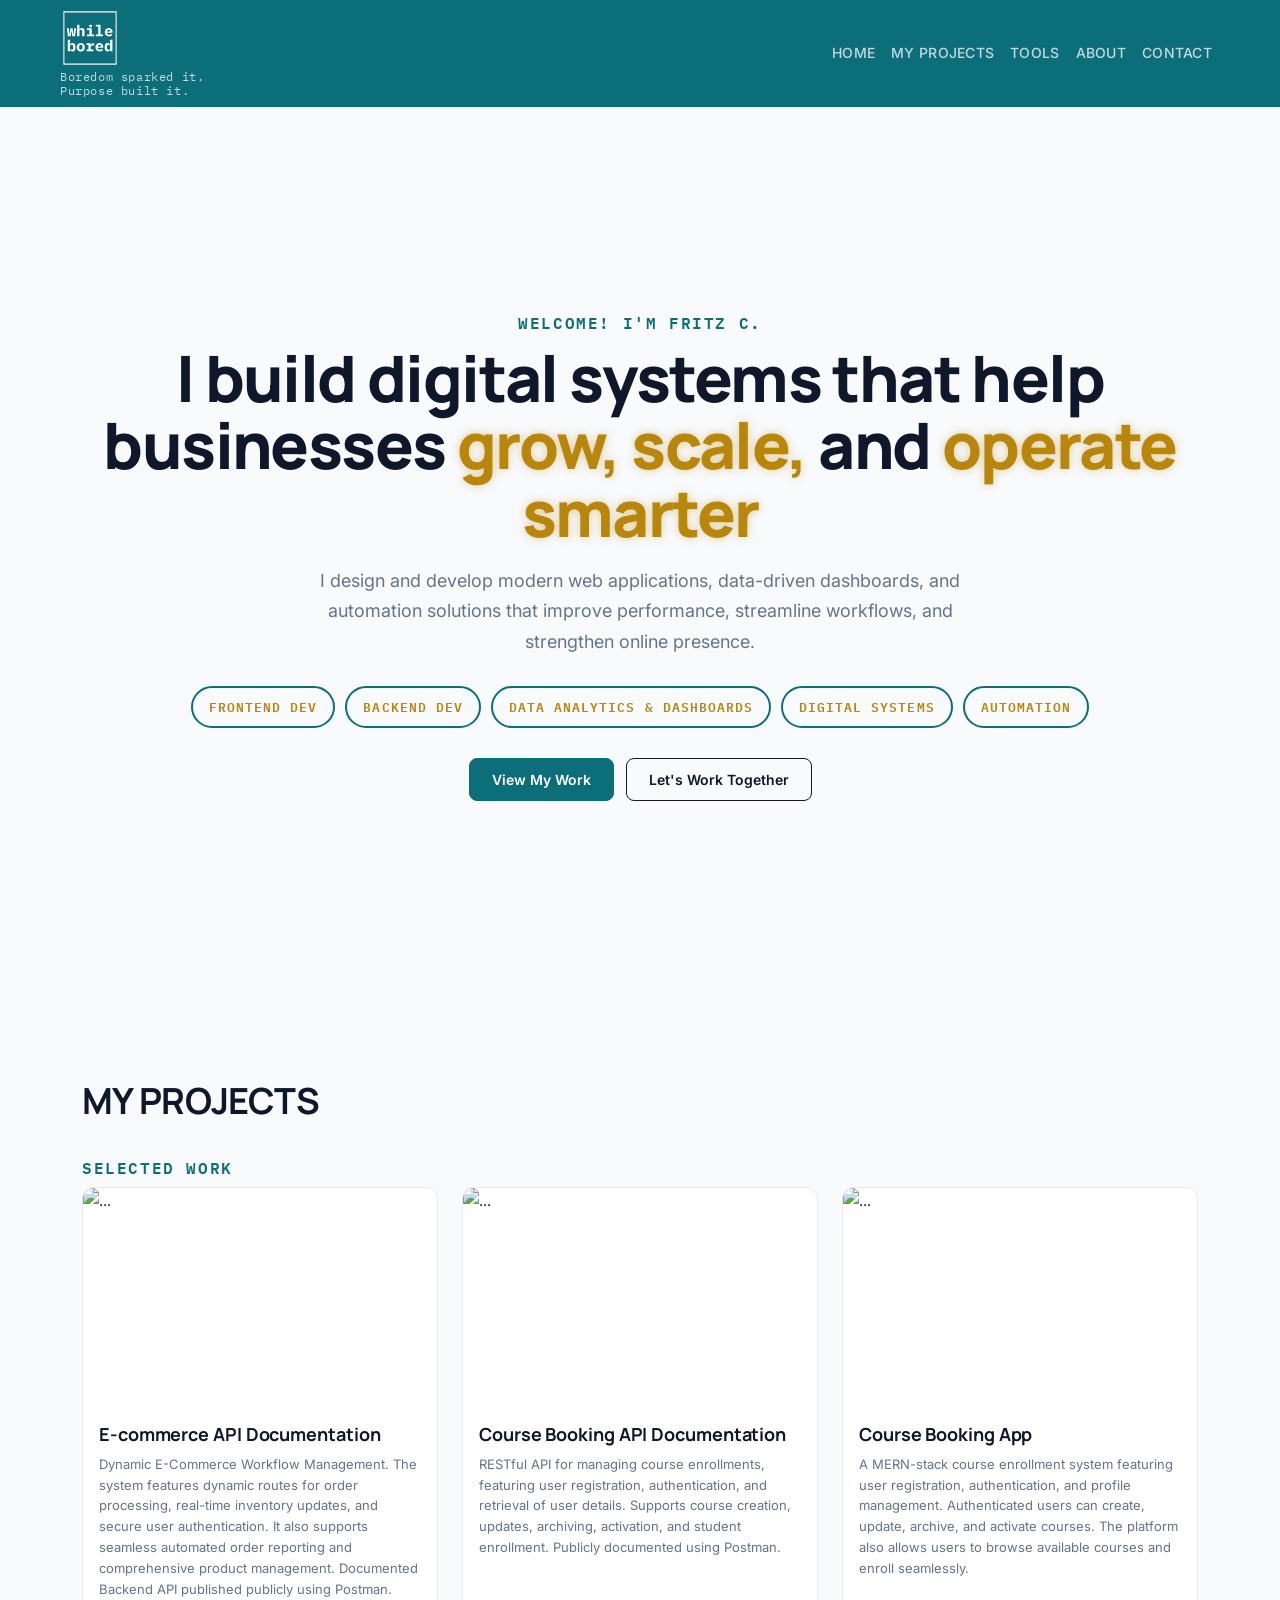
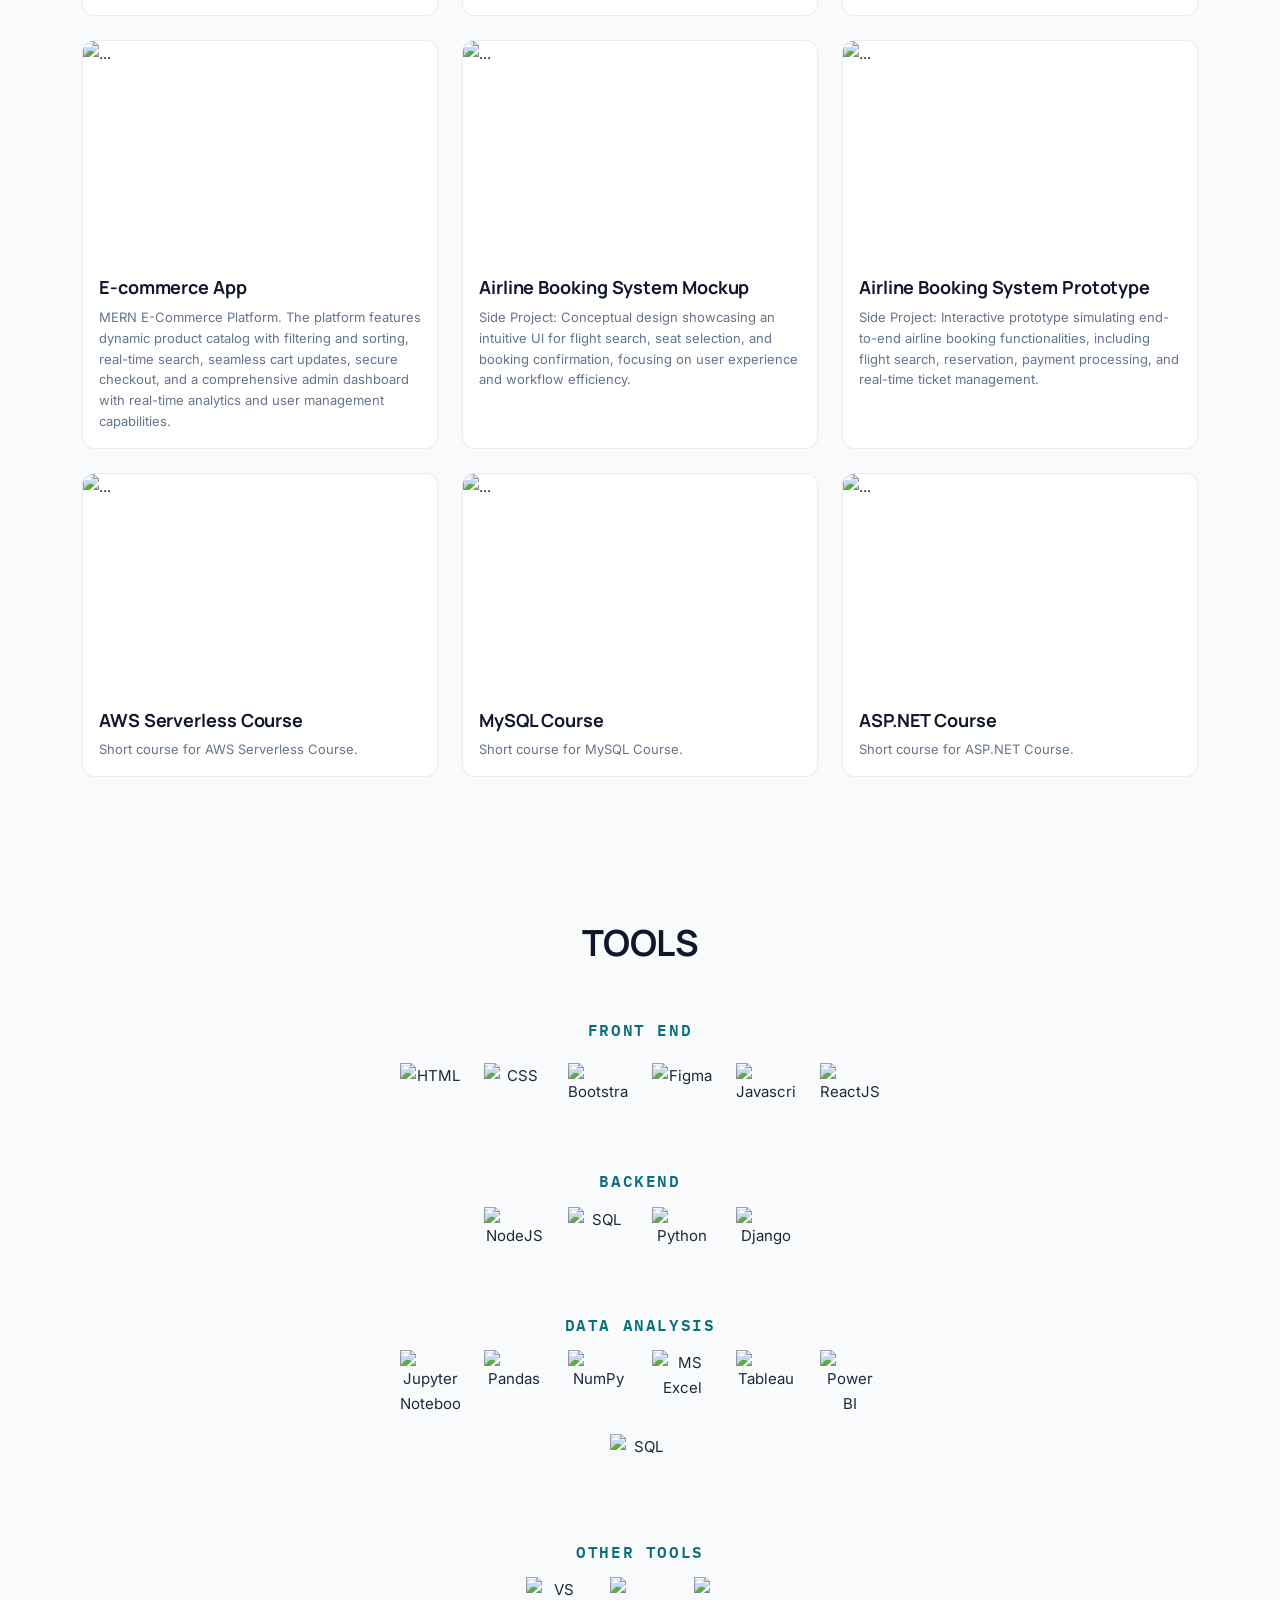
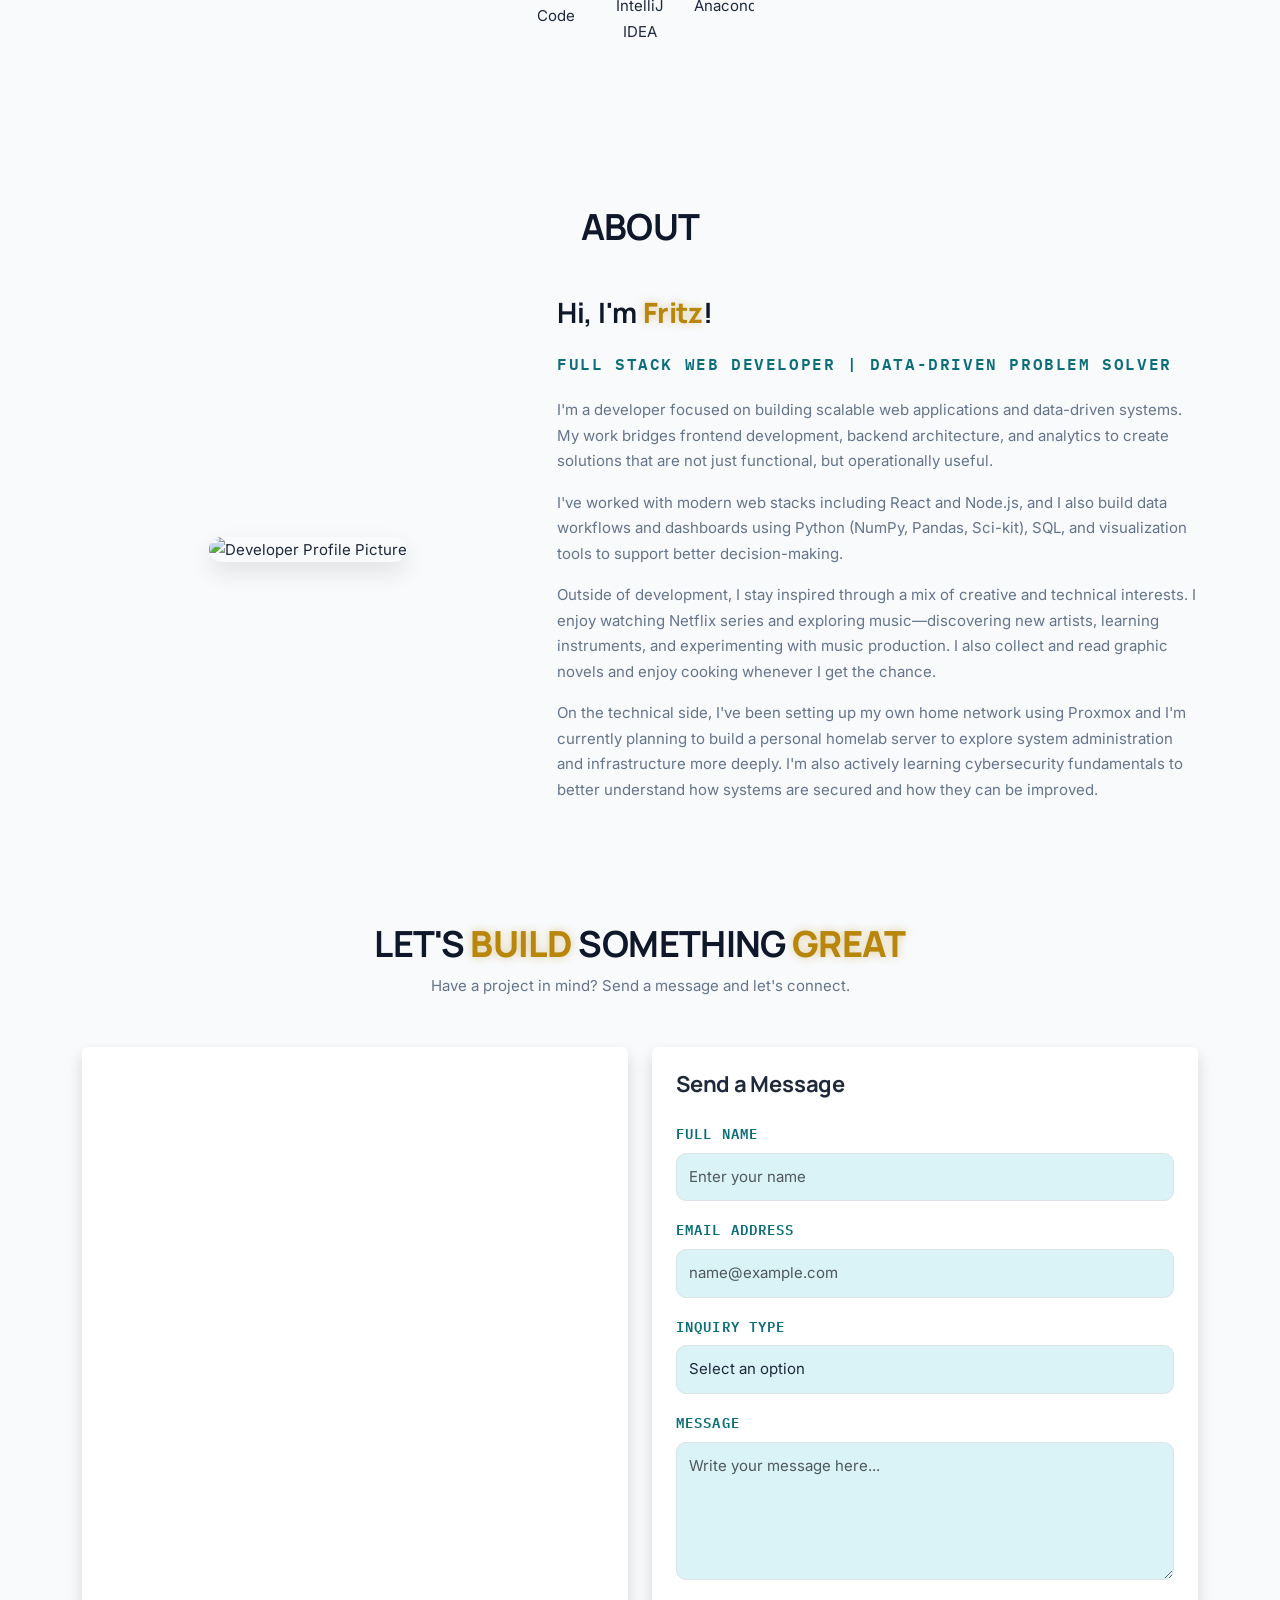
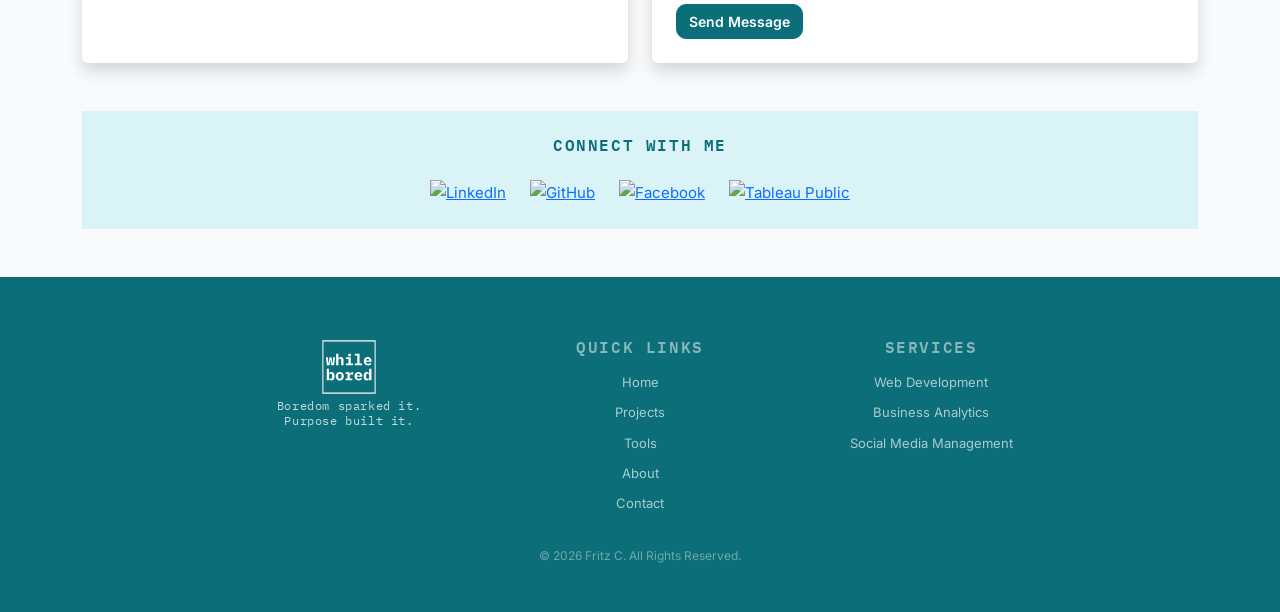
==== index.html @ 3af9db98 "initial commit" ====
<!DOCTYPE html>
<html lang="en">
<head>
    <meta charset="UTF-8">
    <meta name="viewport" content="width=device-width, initial-scale=1.0">

    <!-- Bootstrap CSS -->
    <link href="https://cdn.jsdelivr.net/npm/bootstrap@5.3.3/dist/css/bootstrap.min.css" rel="stylesheet">

    <!-- Custom CSS -->
    <link rel="stylesheet" href="./index.css">

    <!-- Google Fonts -->
    <link rel="preconnect" href="https://fonts.googleapis.com">
    <link rel="preconnect" href="https://fonts.gstatic.com" crossorigin>
    <link href="https://fonts.googleapis.com/css2?family=IBM+Plex+Mono:ital,wght@0,400;0,600;0,700;1,400&family=Manrope:wght@400;600;700;800&family=Inter:wght@400;500;600&display=swap" rel="stylesheet">

    <title>while bored | fritz c portfolio</title>
</head>
<body>

    <!--NAVBAR START -->
    <nav class="navbar navbar-expand-lg py-2">
        <div class="container-fluid">

            <div class="brand-wrapper ms-3 ms-lg-5">
                <img id="logo" src="./images/while bored logo/4.svg" alt="While Bored Logo">
                <div class="brand-tagline">
                    <span>Boredom sparked it.</span>
                    <span>Purpose built it.</span>
                </div>
            </div>

            <button class="navbar-toggler" type="button" data-bs-toggle="collapse" data-bs-target="#navbarNav" aria-controls="navbarNav" aria-expanded="false" aria-label="Toggle navigation">
            <span class="navbar-toggler-icon"></span>
            </button>
            <div class="collapse navbar-collapse" id="navbarNav">
            <ul class="navbar-nav ms-auto pe-5">
                <li class="nav-item">
                <a class="nav-link" aria-current="page" href="#landing">HOME</a>
                </li>
                <li class="nav-item">
                <a class="nav-link" href="#projects">MY PROJECTS</a>
                </li>
                <li class="nav-item">
                <a class="nav-link" href="#tools">TOOLS</a>
                </li>
                <li class="nav-item">
                <a class="nav-link" href="#about">ABOUT</a>
                </li>
                <li class="nav-item">
                <a class="nav-link" href="#contact">CONTACT</a>
                </li>
            </ul>
            </div>
        </div>
    </nav>
    <!-- NAVBAR END -->

    <!-- LANDING START -->
    <section id="landing">
        <div class="container">

            <div class="row align-items-center min-vh-100">

                <!-- Main Content -->
                <div class="col-12 landing-text text-center">
                    <h2 class="landing-subtitle">Welcome! I'm Fritz C.</h2>
                    <h1 class="landing-title">
                        I build digital systems that help businesses <span class="highlight-word">grow, scale,</span> and <span class="highlight-word">operate smarter</span>
                    </h1>

                    <p class="landing-description">
                        I design and develop modern web applications, data-driven dashboards, and automation solutions that improve performance, streamline workflows, and strengthen online presence.
                    </p>

                    <!-- Core Services -->
                    <div class="landing-services">
                        <div class="service-pill">
                            Frontend Dev
                        </div>
                        <div class="service-pill">
                            Backend Dev
                        </div>

                        <div class="service-pill">
                            Data Analytics & Dashboards
                        </div>

                        <div class="service-pill">
                            Digital Systems
                        </div>
                        <div class="service-pill">
                            Automation
                        </div>
                    </div>

                    <!-- CTA Buttons -->
                    <div class="landing-buttons justify-content-center">

                        <a href="#projects" class="btn btn-dark">
                            View My Work
                        </a>

                        <a href="#contact" class="btn btn-outline-dark">
                            Let's Work Together
                        </a>

                    </div>

                </div>

            </div>

        </div>
    </section>
    <!-- LANDING END -->

    <!-- MY PROJECTS START -->
    <section id="projects">
        <div class="container">
            <header>
                <h3 class="pb-4">MY PROJECTS</h3>
            </header>
            <div class="row row-cols-1 row-cols-md-3 g-4">
                <div class="col d-flex">
                    <div class="card h-100 w-100">
                    <img src="https://encrypted-tbn0.gstatic.com/images?q=tbn:ANd9GcRJFvN-22oIeJVzDMCAavx2UlHCbLuMGvMmjg&s" class="card-img-top" alt="...">
                    <div class="card-body">
                        <h5 class="card-title">E-commerce API Documentation</h5>
                        <p class="card-text">
                            Dynamic E-Commerce Workflow Management. The system features dynamic routes for order processing, real-time inventory updates, and secure user authentication. It also supports seamless automated order reporting and comprehensive product management. Documented Backend API published publicly using Postman.
                        </p>
                    </div>
                    </div>
                </div>
                <div class="col d-flex">
                    <div class="card h-100 w-100">
                    <img src="https://www.pass-consulting.com/fileadmin/img/pc/1_branchen/travel/travel-web-api/_ce/pass-travel-api-mobile.png" class="card-img-top" alt="...">
                    <div class="card-body">
                        <h5 class="card-title">Course Booking API Documentation</h5>
                        <p class="card-text">
                            RESTful API for managing course enrollments, featuring user registration, authentication, and retrieval of user details. Supports course creation, updates, archiving, activation, and student enrollment. Publicly documented using Postman.
                        </p>
                    </div>
                    </div>
                </div>
                <div class="col d-flex">
                    <div class="card h-100 w-100">
                    <img src="https://simplybook.me/build/images/trial-section/sport.37a43f7c.png" class="card-img-top" alt="...">
                    <div class="card-body">
                        <h5 class="card-title">Course Booking App</h5>
                        <p class="card-text">
                            A MERN-stack course enrollment system featuring user registration, authentication, and profile management. Authenticated users can create, update, archive, and activate courses. The platform also allows users to browse available courses and enroll seamlessly.
                        </p>
                    </div>
                    </div>
                </div>
                <div class="col d-flex">
                    <div class="card h-100 w-100">
                    <img src="https://encrypted-tbn0.gstatic.com/images?q=tbn:ANd9GcQrAkdGUzfRAJUnI-eLOF4UvEChiGw1GIdFsg&s" class="card-img-top" alt="...">
                    <div class="card-body">
                        <h5 class="card-title">E-commerce App</h5>
                        <p class="card-text">
                            MERN E-Commerce Platform. The platform features dynamic product catalog with filtering and sorting, real-time search, seamless cart updates, secure checkout, and a comprehensive admin dashboard with real-time analytics and user management capabilities.
                        </p>
                    </div>
                    </div>
                </div>
                <div class="col d-flex">
                    <div class="card h-100 w-100">
                    <img src="https://uizard.io/static/d82a10bf39caa5e34ad1d57cbbd03939/a8e47/ed1accfd0b959c32106122282df00f4fca048340-1440x835.png" class="card-img-top" alt="...">
                    <div class="card-body">
                        <h5 class="card-title">Airline Booking System Mockup</h5>
                        <p class="card-text">
                            Side Project: Conceptual design showcasing an intuitive Ul for flight search, seat selection, and booking confirmation, focusing on user experience and workflow efficiency.
                        </p>
                    </div>
                    </div>
                </div>
                <div class="col d-flex">
                    <div class="card h-100 w-100">
                    <img src="https://encrypted-tbn0.gstatic.com/images?q=tbn:ANd9GcTovesrOQ6lfO57GF06NKG6_yJtfI6PVsfQJA&s" class="card-img-top" alt="...">
                    <div class="card-body">
                        <h5 class="card-title">Airline Booking System Prototype</h5>
                        <p class="card-text">
                            Side Project: Interactive prototype simulating end-to-end airline booking functionalities, including flight search, reservation, payment processing, and real-time ticket management.
                        </p>
                    </div>
                    </div>
                </div>
                <div class="col d-flex">
                    <div class="card h-100 w-100">
                    <img src="https://encrypted-tbn0.gstatic.com/images?q=tbn:ANd9GcQHGUXuqfLoCJMkgBo5o30FxddlZkMs7IeEoA&s" class="card-img-top" alt="...">
                    <div class="card-body">
                        <h5 class="card-title">AWS Serverless Course</h5>
                        <p class="card-text">
                            Short course for AWS Serverless Course.
                        </p>
                    </div>
                    </div>
                </div>
                <div class="col d-flex">
                    <div class="card h-100 w-100">
                    <img src="https://encrypted-tbn0.gstatic.com/images?q=tbn:ANd9GcQDLv34_E4QUAtd4JH110MPd0DHCxVUUZjKnQ&s" class="card-img-top" alt="...">
                    <div class="card-body">
                        <h5 class="card-title">MySQL Course</h5>
                        <p class="card-text">
                            Short course for MySQL Course.
                        </p>
                    </div>
                    </div>
                </div>
                <div class="col d-flex">
                    <div class="card h-100 w-100">
                    <img src="https://encrypted-tbn0.gstatic.com/images?q=tbn:ANd9GcT9Ddrcokp5KOkFQrH8onPsHB57moh-SlzJvA&s" class="card-img-top" alt="...">
                    <div class="card-body">
                        <h5 class="card-title">ASP.NET Course</h5>
                        <p class="card-text">
                            Short course for ASP.NET Course.
                        </p>
                    </div>
                    </div>
                </div>
            </div>

        </div>
    </section>
    <!-- MY PROJECTS END -->

    <!-- TOOLS START -->
    <section id="tools">
        <div class="container">
            <header>
                <h3 class="text-center pb-5">TOOLS</h3>
            </header>

            <!-- Front End -->
            <div class="row justify-content-center pb-5">
                <header>
                    <h4 class="text-center pb-2">Front End</h4>
                </header>

                <div class="col-12 col-lg-6 text-center">
                    <div class="d-flex justify-content-center gap-4 flex-wrap">

                        <img src="https://cdn.jsdelivr.net/gh/devicons/devicon/icons/html5/html5-original.svg" class="tool-logo" alt="HTML">
                        <img src="https://cdn.jsdelivr.net/gh/devicons/devicon/icons/css3/css3-original.svg" class="tool-logo" alt="CSS">
                        <img src="https://cdn.jsdelivr.net/gh/devicons/devicon/icons/bootstrap/bootstrap-original.svg" class="tool-logo" alt="Bootstrap">
                        <img src="https://cdn.jsdelivr.net/gh/devicons/devicon/icons/figma/figma-original.svg" class="tool-logo" alt="Figma">
                        <img src="https://cdn.jsdelivr.net/gh/devicons/devicon/icons/javascript/javascript-original.svg" class="tool-logo" alt="Javascript">
                        <img src="https://cdn.jsdelivr.net/gh/devicons/devicon/icons/react/react-original.svg" class="tool-logo" alt="ReactJS">
                        

                    </div>
                </div>
            </div>

            <!-- Back End -->
            <div class="row justify-content-center pb-5">
                <header>
                    <h4 class="text-center">BACKEND</h4>
                </header>

                <div class="col-12 col-lg-6 text-center">
                    <div class="d-flex justify-content-center gap-4 flex-wrap">

                        <img src="https://cdn.jsdelivr.net/gh/devicons/devicon/icons/nodejs/nodejs-original.svg" class="tool-logo" alt="NodeJS">
                        <img src="https://www.svgrepo.com/show/331760/sql-database-generic.svg" class="tool-logo" alt="SQL">
                        <img src="https://upload.wikimedia.org/wikipedia/commons/thumb/c/c3/Python-logo-notext.svg/960px-Python-logo-notext.svg.png" class="tool-logo" alt="Python">                        
                        <img src="https://cdn.jsdelivr.net/gh/devicons/devicon/icons/django/django-plain.svg" class="tool-logo" alt="Django">
                        
                    </div>
                </div>
            </div>


            <!-- Data Analysis -->
            <div class="row justify-content-center pb-5">
                <header>
                    <h4 class="text-center">Data Analysis</h4>
                </header>

                <div class="col-12 col-lg-6 text-center">
                    <div class="d-flex justify-content-center gap-4 flex-wrap">
                        
                        <img src="https://cdn.jsdelivr.net/gh/devicons/devicon/icons/jupyter/jupyter-original.svg" class="tool-logo" alt="Jupyter Notebook">
                        <img src="https://img.icons8.com/color/600/pandas.png" class="tool-logo" alt="Pandas">
                        <img src="https://www.svgrepo.com/show/373938/numpy.svg" class="tool-logo" alt="NumPy">
            
                        <img src="https://upload.wikimedia.org/wikipedia/commons/thumb/e/e3/Microsoft_Office_Excel_%282019%E2%80%932025%29.svg/960px-Microsoft_Office_Excel_%282019%E2%80%932025%29.svg.png?_=20190925171014" class="tool-logo" alt="MS Excel">
                        <img src="https://assets.streamlinehq.com/image/private/w_300,h_300,ar_1/f_auto/v1/icons/4/tableau-icon-kvbk3ai0kvcv4a07kzukwn.png/tableau-icon-5i9fovyeput43a9lbxxx.png?_a=DATAiZAAZAA0" class="tool-logo" alt="Tableau">
                        <img src="https://upload.wikimedia.org/wikipedia/commons/thumb/c/cf/New_Power_BI_Logo.svg/960px-New_Power_BI_Logo.svg.png?_=20210102182532" class="tool-logo" alt="Power BI">

                        <img src="https://www.svgrepo.com/show/331760/sql-database-generic.svg" class="tool-logo" alt="SQL">

                    </div>
                </div>
            </div>


            <!-- Other Tools -->
            <div class="row justify-content-center pb-4">
                <header>
                    <h4 class="text-center">Other Tools</h4>
                </header>

                <div class="col-12 col-lg-6 text-center">
                    <div class="d-flex justify-content-center gap-4 flex-wrap">
                        
                        <img src="https://cdn.jsdelivr.net/gh/devicons/devicon/icons/vscode/vscode-original.svg" class="tool-logo" alt="VS Code">

                        <img src="https://upload.wikimedia.org/wikipedia/commons/thumb/9/9c/IntelliJ_IDEA_Icon.svg/500px-IntelliJ_IDEA_Icon.svg.png" class="tool-logo" alt="IntelliJ IDEA">

                        <img src="https://encrypted-tbn0.gstatic.com/images?q=tbn:ANd9GcRU7KLdKDIj97taUFQ1VRSbc5MF8vFB3f-4lw&s" class="tool-logo" alt="Anaconda">

                    </div>
                </div>
            </div>

        </div>
    </section>
    <!-- TOOLS END -->

    <!-- ABOUT START -->
    <section id="about">
        <div class="container">

            <!-- Header -->
            <header class="text-center mb-5">
                <h3>ABOUT</h3>
            </header>

            <!-- Two Columns -->
            <div class="row align-items-center g-4">

                <!-- Left: Profile Image -->
                <div class="col-12 col-lg-5 text-center">
                    <img src="https://thewisdomdaily.com/wp-content/uploads/2016/06/ca4655b4eff2a0fec54eb826e85256e4.jpg"
                        alt="Developer Profile Picture"
                        class="about-img">
                </div>

                <!-- Right: Description -->
                <div class="col-12 col-lg-7">
                    <div class="about-content">

                        <h4 class="about-title">
                            Hi, I'm <span class="highlight-word">Fritz</span>!
                        </h4>
                        <h5 class="job-title">
                            Full Stack Web Developer | Data-Driven Problem Solver
                        </h5>


                        <p>
                            I'm a developer focused on building scalable web applications and data-driven systems. My work bridges frontend development, backend architecture, and analytics to create solutions that are not just functional, but operationally useful.
                        </p>

                        <p>
                            I've worked with modern web stacks including React and Node.js, and I also build data workflows and dashboards using Python (NumPy, Pandas, Sci-kit), SQL, and visualization tools to support better decision-making.
                        </p>

                        <p>
                            Outside of development, I stay inspired through a mix of creative and technical interests. I enjoy watching Netflix series and exploring music—discovering new artists, learning instruments, and experimenting with music production. I also collect and read graphic novels and enjoy cooking whenever I get the chance.
                        </p>

                        <p>
                            On the technical side, I've been setting up my own home network using Proxmox and I'm currently planning to build a personal homelab server to explore system administration and infrastructure more deeply. I'm also actively learning cybersecurity fundamentals to better understand how systems are secured and how they can be improved.
                        </p>

                    </div>
                </div>

            </div>

        </div>
    </section>
    <!-- ABOUT END -->

    <!-- CONTACT START -->
    <section id="contact" class="py-5">
        <div class="container">

            <!-- Section Header -->
            <header class="text-center mb-5">
                <h3>LET'S <span class="highlight-word">BUILD</span> SOMETHING <span class="highlight-word">GREAT</span></h3>
                <p>
                    Have a project in mind? Send a message and let's connect.
                </p>
            </header>

            <!-- Contact Content -->
            <div class="row g-4">

                <!-- Google Map -->
                <div class="col-12 col-lg-6">
                    <div class="card shadow border-0 h-100 map-card">
                        <div class="card-body p-0 map-wrapper">
                            <iframe
                                src="https://maps.google.com/maps?q=Quezon%20City&t=&z=13&ie=UTF8&iwloc=&output=embed"
                                class="map-frame"
                                allowfullscreen
                                loading="lazy">
                            </iframe>
                        </div>
                    </div>
                </div>

                <!-- Contact Form -->
                <div class="col-12 col-lg-6">
                    <div class="card shadow border-0 h-100">
                        <div class="card-body contact-form">

                            <h4 class="form-title">Send a Message</h4>

                            <form>

                                <div class="mb-3">
                                    <label class="form-label">Full Name</label>
                                    <input type="text" class="form-control" placeholder="Enter your name" required>
                                </div>

                                <div class="mb-3">
                                    <label class="form-label">Email Address</label>
                                    <input type="email" class="form-control" placeholder="name@example.com" required>
                                </div>

                                <div class="mb-3">
                                    <label class="form-label">Inquiry Type</label>
                                    <select class="form-select" required>
                                        <option selected disabled>Select an option</option>
                                        <option>Web Development</option>
                                        <option>Data Analytics</option>
                                        <option>UI/UX Design</option>
                                        <option>Collaboration</option>
                                        <option>Other</option>
                                    </select>
                                </div>

                                <div class="mb-4">
                                    <label class="form-label">Message</label>
                                    <textarea class="form-control" rows="5" placeholder="Write your message here..." required></textarea>
                                </div>

                                <button type="submit" class="btn btn-dark w-40">
                                    Send Message
                                </button>

                            </form>

                        </div>
                    </div>
                </div>

            </div>

            <!-- Social Media -->
            <div class="social-row mt-5 p-4">
                <div class="col text-center">

                    <h5 class="social-title">Connect With Me</h5>

                    <div class="social-container">

                        <a href="https://www.linkedin.com/" target="_blank">
                            <img src="https://cdn.jsdelivr.net/npm/simple-icons@v11/icons/linkedin.svg"
                                alt="LinkedIn"
                                class="social-icon-img">
                        </a>

                        <a href="https://github.com/" target="_blank">
                            <img src="https://cdn.jsdelivr.net/gh/devicons/devicon/icons/github/github-original.svg"
                                alt="GitHub"
                                class="social-icon-img">
                        </a>

                        <a href="https://www.facebook.com/" target="_blank">
                            <img src="https://cdn.jsdelivr.net/gh/devicons/devicon/icons/facebook/facebook-original.svg"
                                alt="Facebook"
                                class="social-icon-img">
                        </a>

                        <a href="https://public.tableau.com/app/discover" target="_blank">
                            <img src="https://encrypted-tbn0.gstatic.com/images?q=tbn:ANd9GcTIu7sb1F3f7aCt0WfRMyjmPEplhMm2aTdKag&s"
                                alt="Tableau Public"
                                class="social-icon-img">
                        </a>

                    </div>

                </div>
            </div>

        </div>
    </section>
    <!-- CONTACT END -->

    <!-- FOOTER START -->
    <footer id="footer">
        <div class="container">

            <div class="row footer-top g-5 d-flex justify-content-center">

                <!-- Brand -->
                <div class="col-12 col-lg-3 text-center">
                    <img id="logo" src="./images/while bored logo/4.svg" alt="While Bored Logo" class="">
                    <!-- <h4 class="footer-logo">while bored</h4> -->
                    <div class="brand-tagline">
                        <span>Boredom sparked it.</span>
                        <span>Purpose built it.</span>
                    </div>
                </div>

                <!-- Quick Links -->
                <div class="col-12 col-lg-3 text-center">
                    <h5 class="footer-title">Quick Links</h5>

                    <ul class="footer-links">
                        <li><a href="#landing">Home</a></li>
                        <li><a href="#projects">Projects</a></li>
                        <li><a href="#tools">Tools</a></li>
                        <li><a href="#about">About</a></li>
                        <li><a href="#contact">Contact</a></li>
                    </ul>
                </div>

                <!-- Services -->
                <div class="col-12 col-lg-3 text-center">
                    <h5 class="footer-title">Services</h5>

                    <ul class="footer-links">
                        <li>Web Development</li>
                        <li>Business Analytics</li>
                        <li>Social Media Management</li>
                    </ul>
                </div>

            </div>

            <!-- Bottom -->
            <div class="row footer-bottom mt-4">
                <div class="col text-center">
                    <p class="copyright">
                        © 2026 Fritz C. All Rights Reserved.
                    </p>
                </div>
            </div>

        </div>
    </footer>
    <!-- FOOTER END -->

    <!-- Bootstrap JS -->
    <script src="https://cdn.jsdelivr.net/npm/bootstrap@5.3.3/dist/js/bootstrap.bundle.min.js"></script>
    
</body>
</html>
---- index.css ----
/* CSS Reset */
* {
    margin: 0;
    padding: 0;
    box-sizing: border-box;
}

/* ============================================================
   DESIGN TOKENS — Typography System v2
   ============================================================ */
:root {
    /* --- Font families --- */
    --font-logo:    'IBM Plex Mono', monospace;
    --font-heading: 'Manrope', sans-serif;
    --font-body:    'Inter', sans-serif;
    --font-label:   'IBM Plex Mono', monospace;
    --font-code:    'IBM Plex Mono', monospace;

    /* --- Responsive type scale (clamp) --- */
    --text-display-xl: clamp(32px, 6vw,  64px);
    --text-display-lg: clamp(26px, 5vw,  48px);
    --text-heading-xl: clamp(22px, 3.5vw, 36px);
    --text-heading-lg: clamp(18px, 2.8vw, 28px);
    --text-heading-md: clamp(16px, 2vw,   22px);
    --text-heading-sm: clamp(15px, 1.6vw, 18px);
    --text-body-lg:    clamp(16px, 1.5vw, 18px);
    --text-body-md:    15px;
    --text-body-sm:    13px;
    --text-body-xs:    12px;
    --text-ui-md:      14px;
    --text-ui-sm:      12px;
    --text-label-lg:   16px;
    --text-label-md:   14px;
    --text-code-md:    13px;

    /* --- Color tokens — Light mode (default) --- */ 
    --color-teal:       #0FA3B1;
    --color-deep-teal:  #0B6E79;
    --color-soft-teal:  #D9F3F6;
    --color-gold:       #B8860B;
    --color-gold-bg:    #F5E6A3;

    --color-text-h:     #0F172A;
    --color-text-body:  #1E293B;
    --color-text-muted: #64748B;
    --color-text-label: #0B6E79;
    --color-text-feat:  #B8860B;
    --color-text-link:  #0FA3B1;

    --color-bg:         #F8FAFC;
    --color-surface:    #FFFFFF;
    --color-navbar:     #0B6E79;
    --color-highlight:  #0B6E79;
    --color-border:     rgba(0, 0, 0, 0.08);
    --color-icon-bg:    none;   
} 

/* --- Dark mode override --- */
@media (prefers-color-scheme: dark) {
    .navbar-toggler-icon {
    filter: brightness(0) invert(1);
    }
    :root {
        --color-gold:       #D4AF37;
        /* --color-gold-bg:    rgba(212, 175, 55, 0.15); */

        --color-text-h:     #E5E7EB;
        /* --color-text-body:  #CBD5E1; */
        --color-text-muted: #94A3B8;
        --color-text-label: #0FA3B1;
        --color-text-feat:  #D4AF37;
        --color-text-link:  #0FA3B1;

        --color-bg:         #0B1220;
        --color-surface:    #111827;
        --color-navbar:     #0B1220;
        --color-highlight:  #F5E6A3;
        --color-border:     rgba(255, 255, 255, 0.07);
        --color-icon-bg:    #D9F3F6;
    }
} 

/* ============================================================
   BASE
   ============================================================ */
body {
    font-family: var(--font-body);
    font-size: var(--text-body-md);
    color: var(--color-text-body);
    background-color: var(--color-bg);
    line-height: 1.7;
}

.highlight-word {
    color: var(--color-gold);
    font-weight: 800;
    text-shadow: 0 0 10px rgba(184, 134, 11, 0.4);
}

/* ============================================================
   NAVBAR
   ============================================================ */
.navbar {
    background-color: var(--color-navbar);
    position: sticky;
    top: 0;
    z-index: 1000;
}

.navbar .nav-link,
.navbar .navbar-toggler-icon {
    color: rgba(255, 255, 255, 0.75);
    font-family: var(--font-body);
    font-size: var(--text-ui-md);
    font-weight: 500;
    letter-spacing: 0.02em;
    transition: color 0.2s ease;
}

.navbar-toggler:focus,
.navbar-toggler:active {
    outline: none;
    box-shadow: 0 0 0 2px var(--color-teal);
    border-color: var(--color-teal);
}

.navbar .nav-link:hover {
    color: var(--color-gold-bg);
}

.navbar-toggler {
    border-color: rgba(255, 255, 255, 0.4);
}

#logo {
    height: 60px;
    width: 60px;
}

.brand-wrapper {
    display: flex;
    flex-direction: column;
}

.brand-tagline {
    display: flex;
    flex-direction: column;
    margin-top: 2px;

    font-family: var(--font-label);
    font-size: var(--text-body-xs);
    color: rgba(255, 255, 255, 0.75);
    letter-spacing: 0.05em;
    line-height: 1.2;
}


/* ============================================================
   LANDING
   ============================================================ */
#landing {
    position: relative;
    overflow: hidden;
    background: var(--color-bg);
    z-index:0;
}

/* Aurora background layer */
#landing::before {
    content: "";
    position: absolute;
    inset: 0;

    background: url("https://www.nhm.ac.uk/content/dam/nhm-www/discover/northern-lights/northern-lights-snowy-mountains-lake-full-width-shutterstock.jpg.thumb.1024.1024.png") center/cover no-repeat;

    opacity: 0.40;
    filter: blur(10px);

    z-index: 1;
    pointer-events: none;
}

/* Subtitle / micro-label above hero title */
.landing-subtitle {
    font-family: var(--font-label);
    font-size: var(--text-label-lg);
    font-weight: 600;
    letter-spacing: 0.1em;
    text-transform: uppercase;
    color: var(--color-text-label);
    margin-bottom: 12px;
}

.landing-text {
    position: relative;
    z-index: 2;
}


/* Hero H1 */
.landing-title {
    font-family: var(--font-heading);
    font-size: var(--text-display-xl);
    font-weight: 800;
    letter-spacing: -0.025em;
    line-height: 1.05;
    color: var(--color-text-h);
    margin: 0 0 20px;
}

/* Hero subtext */
.landing-description {
    font-family: var(--font-body);
    font-size: var(--text-body-lg);
    font-weight: 400;
    color: var(--color-text-muted);
    max-width: 700px;
    margin: 0 auto 28px;
    line-height: 1.7;
}

/* Service pills */
.landing-services {
    display: flex;
    justify-content: center;
    gap: 10px;
    flex-wrap: wrap;
    margin-bottom: 30px;
}

.service-pill {
    font-family: var(--font-label);
    font-size: var(--text-body-sm);
    font-weight: 600;
    letter-spacing: 0.08em;
    text-transform: uppercase;
    padding: 8px 16px;
    border: 2px solid var(--color-deep-teal);
    border-radius: 50px;
    color: var(--color-text-feat);
    background: transparent;
    transition: all 0.25s ease;
}

.service-pill:hover {
    background: var(--color-teal);
    border-color: var(--color-teal);
    color: #ffffff;
    transform: translateY(-2px);
}

/* CTA Buttons */
.landing-buttons {
    display: flex;
    gap: 12px;
    flex-wrap: wrap;
}

.landing-buttons .btn {
    font-family: var(--font-body);
    font-size: var(--text-ui-md);
    font-weight: 600;
    border-radius: 8px;
    padding: 10px 22px;
    transition: all 0.25s ease;
}

.landing-buttons .btn-dark {
    background: var(--color-deep-teal);
    border-color: var(--color-deep-teal);
    color: #ffffff;
}

.landing-buttons .btn-dark:hover {
    background: var(--color-teal);
    border-color: var(--color-teal);
}

.landing-buttons .btn-outline-dark {
    border-color: var(--color-text-h);
    color: var(--color-text-h);
}

.landing-buttons .btn-outline-dark:hover {
    background: var(--color-text-h);
    color: var(--color-bg);
}

/* Responsive */
@media (max-width: 768px) {
    .landing-buttons .btn {
        width: 100%;
    }
}

/* ============================================================
   PROJECTS
   ============================================================ */
#projects {
    padding: 72px 0;
}

#projects header h3 {
    font-family: var(--font-heading);
    font-size: var(--text-heading-xl);
    font-weight: 700;
    letter-spacing: -0.018em;
    color: var(--color-text-h);
    margin-bottom: 8px;
}

/* Section label above heading */
#projects header::after {
    content: 'Selected Work';
    display: block;
    font-family: var(--font-label);
    font-size: var(--text-label-lg);
    font-weight: 600;
    letter-spacing: 0.1em;
    text-transform: uppercase;
    color: var(--color-text-label);
    margin-bottom: 6px;
}

/* Card overrides */
#projects .card {
    background: var(--color-surface);
    border: 0.5px solid var(--color-border);
    border-radius: 12px;
    overflow: hidden;
    transition: transform 0.2s ease, box-shadow 0.2s ease;
}

#projects .card:hover {
    transform: translateY(-4px);
    box-shadow: 0 2px 20px var(--color-highlight);
    /* box-shadow: 0 12px 28px rgba(0, 0, 0, 0.08); */
}

/* Card image styling */
#projects .card-img-top {
    height: 220px;
    object-fit: cover;
}

#projects .card-title {
    font-family: var(--font-heading);
    font-size: var(--text-heading-sm);
    font-weight: 700;
    letter-spacing: -0.005em;
    color: var(--color-text-h);
    margin-bottom: 8px;
}

#projects .card-text {
    font-family: var(--font-body);
    font-size: var(--text-body-sm);
    color: var(--color-text-muted);
    line-height: 1.6;
}

/* ============================================================
   TOOLS
   ============================================================ */
#tools {
    padding: 72px 0;
    background: var(--color-bg);
}

#tools header h3 {
    font-family: var(--font-heading);
    font-size: var(--text-heading-xl);
    font-weight: 700;
    letter-spacing: -0.018em;
    color: var(--color-text-h);
    margin-bottom: 8px;
}

#tools h4 {
    font-family: var(--font-label);
    font-size: var(--text-label-lg);
    font-weight: 600;
    letter-spacing: 0.1em;
    text-transform: uppercase;
    color: var(--color-text-label);
    margin-bottom: 16px;
}

.tool-logo {
    width: 60px;
    height: 60px;
    object-fit: contain;
    transition: transform 0.3s ease;
}

.tool-logo:hover {
    transform: scale(1.1);
}

/* ============================================================
   ABOUT
   ============================================================ */
#about {
    padding: 72px 0;
}

#about header h3 {
    font-family: var(--font-heading);
    font-size: var(--text-heading-xl);
    font-weight: 700;
    letter-spacing: -0.018em;
    color: var(--color-text-h);
}

#about header p.text-muted {
    font-family: var(--font-body);
    font-size: var(--text-body-md);
    color: var(--color-text-muted);
    margin-top: 6px;
}

/* Profile image */
.about-img {
    width: 100%;
    max-width: 320px;
    border-radius: 20px;
    object-fit: cover;
    box-shadow: 0 10px 25px rgba(0, 0, 0, 0.1);
    transition: transform 0.3s ease;
}

.about-img:hover {
    transform: scale(1.03);
}

/* Text container */
.about-content {
    display: flex;
    flex-direction: column;
    gap: 1rem;
}

/* Name heading */
.about-title {
    font-family: var(--font-heading);
    font-size: var(--text-heading-lg);
    font-weight: 700;
    letter-spacing: -0.015em;
    color: var(--color-text-h);
}

/* Role subtitle */
.about-content h5 {
    font-family: var(--font-label);
    font-size: var(--text-label-lg);
    font-weight: 600;
    letter-spacing: 0.1em;
    text-transform: uppercase;
    color: var(--color-text-label);
}

/* Paragraphs */
.about-content p {
    font-family: var(--font-body);
    font-size: var(--text-body-md);
    color: var(--color-text-muted);
    line-height: 1.7;
    margin: 0;
}


/* ============================================================
   CONTACT
   ============================================================ */
#contact {
    background-color: var(--color-bg);
}

#contact header h3 {
    font-family: var(--font-heading);
    font-size: var(--text-heading-xl);
    font-weight: 700;
    letter-spacing: -0.018em;
    color: var(--color-text-h);
}

#contact header p {
    font-family: var(--font-body);
    font-size: var(--text-body-md);
    color: var(--color-text-muted);
    margin-top: 6px;
}

/* Map */
.map-frame {
    width: 100%;
    height: 100%;
    border: 0;
    display: block;
}

/* Form card */
.contact-form {
    padding: 1.5rem;
}

/* Form section heading */
.form-title {
    font-family: var(--font-heading);
    font-size: var(--text-heading-md);
    font-weight: 700;
    letter-spacing: -0.01em;
    color: var(--color-text-body);
    margin-bottom: 1.5rem;
}

/* Labels */
.contact-form .form-label {
    font-family: var(--font-label);
    font-size: var(--text-label-md);
    font-weight: 600;
    letter-spacing: 0.08em;
    text-transform: uppercase;
    color: var(--color-text-label);
}

/* Inputs */
.form-control,
.form-select {
    font-family: var(--font-body);
    font-size: var(--text-body-md);
    color: var(--color-text-body);
    padding: 12px;
    border-radius: 10px;
    border: 1px solid (#112720);
    background: var(--color-soft-teal);
}

/* Submit button */
.btn-dark {
    font-family: var(--font-body);
    font-size: var(--text-ui-md);
    font-weight: 600;
    background: var(--color-deep-teal);
    border-color: var(--color-deep-teal);
    border-radius: 10px;
    color: #ffffff;
    transition: background 0.2s ease, border-color 0.2s ease;
}

.btn-dark:hover {
    background: var(--color-teal);
    border-color: var(--color-teal);
    color: #ffffff;
}

/* Social section heading */
.social-title {
    font-family: var(--font-label);
    font-size: var(--text-label-lg);
    font-weight: 600;
    letter-spacing: 0.1em;
    text-transform: uppercase;
    color: var(--color-text-label);
    margin-bottom: 1.5rem;
}

/* Container for icons */
.social-row{
    background-color: var(--color-soft-teal);
}
.social-container {
    display: flex;
    justify-content: center;
    gap: 1.5rem;
    flex-wrap: wrap;
}

/* Icons */
.social-icon-img {
    width: 50px;
    height: 50px;
    object-fit: contain;
    transition: transform 0.3s ease;
}

.social-icon-img:hover {
    transform: scale(1.2);
    box-shadow: 0 1px 10px var(--color-highlight);
}


/* ============================================================
   FOOTER
   ============================================================ */
#footer {
    background: var(--color-navbar);
    color: #f1f1f1;
    padding: 60px 0 30px;
}

/* Brand wordmark */
.footer-logo {
    font-family: var(--font-logo);
    font-size: var(--text-heading-sm);
    font-weight: 700;
    color: #ffffff;
    margin-bottom: 15px;
    line-height: 1.2;
}

/* Body text */
.footer-text {
    font-family: var(--font-body);
    font-size: var(--text-body-sm);
    color: rgba(255, 255, 255, 0.65);
    line-height: 1.7;
}

/* Column titles */
.footer-title {
    font-family: var(--font-label);
    font-size: var(--text-label-lg);
    font-weight: 600;
    letter-spacing: 0.1em;
    text-transform: uppercase;
    color: rgba(255, 255, 255, 0.5);
    margin-bottom: 15px;
}

/* Links list */
.footer-links {
    list-style: none;
    padding: 0;
    margin: 0;
}

.footer-links li {
    font-family: var(--font-body);
    font-size: var(--text-body-sm);
    margin-bottom: 8px;
    color: rgba(255, 255, 255, 0.65);
}

.footer-links a {
    color: rgba(255, 255, 255, 0.65);
    text-decoration: none;
    transition: color 0.2s ease, padding-left 0.2s ease;
}

.footer-links a:hover {
    color: #ffffff;
    padding-left: 5px;
}

/* Copyright */
.copyright {
    font-family: var(--font-body);
    font-size: var(--text-body-xs);
    color: rgba(255, 255, 255, 0.4);
}

/* Responsive */
@media (max-width: 768px) {
    #footer {
        text-align: center;
    }

    .landing-buttons {
        justify-content: center;
    }
}
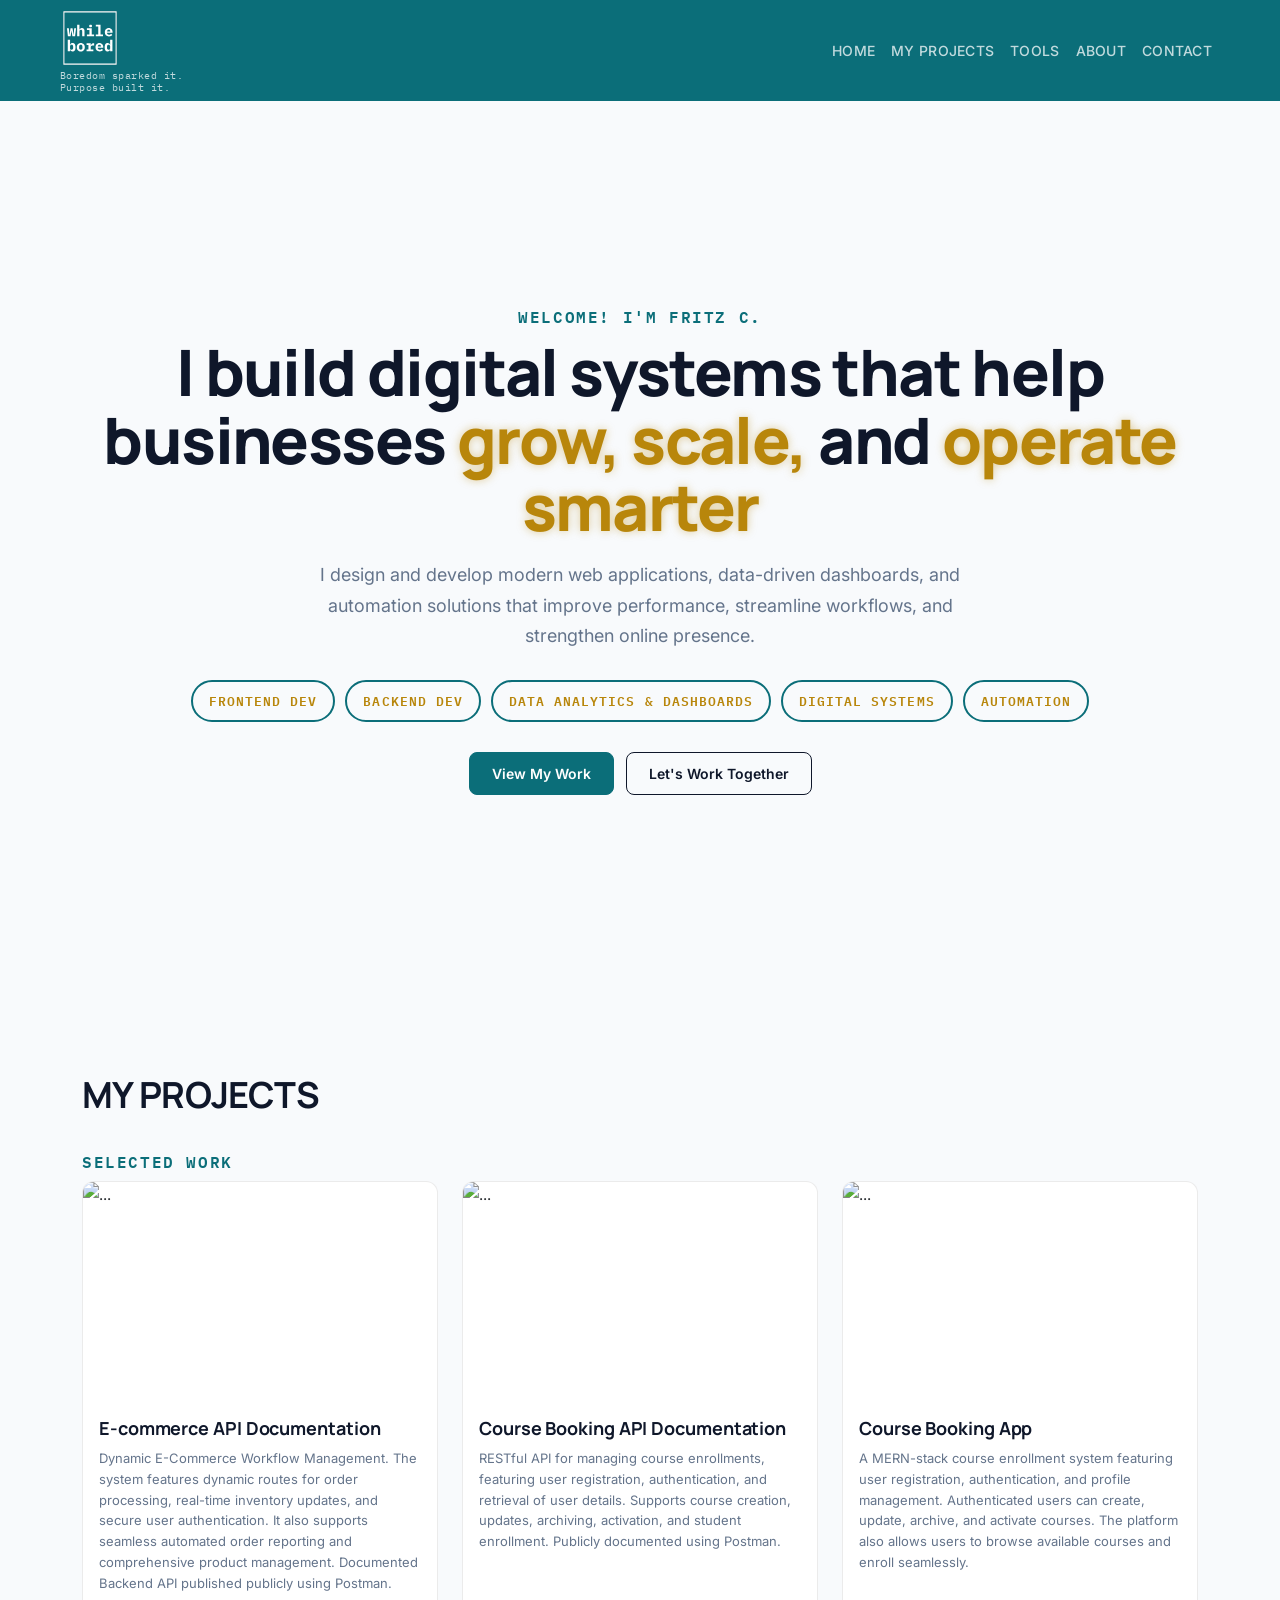
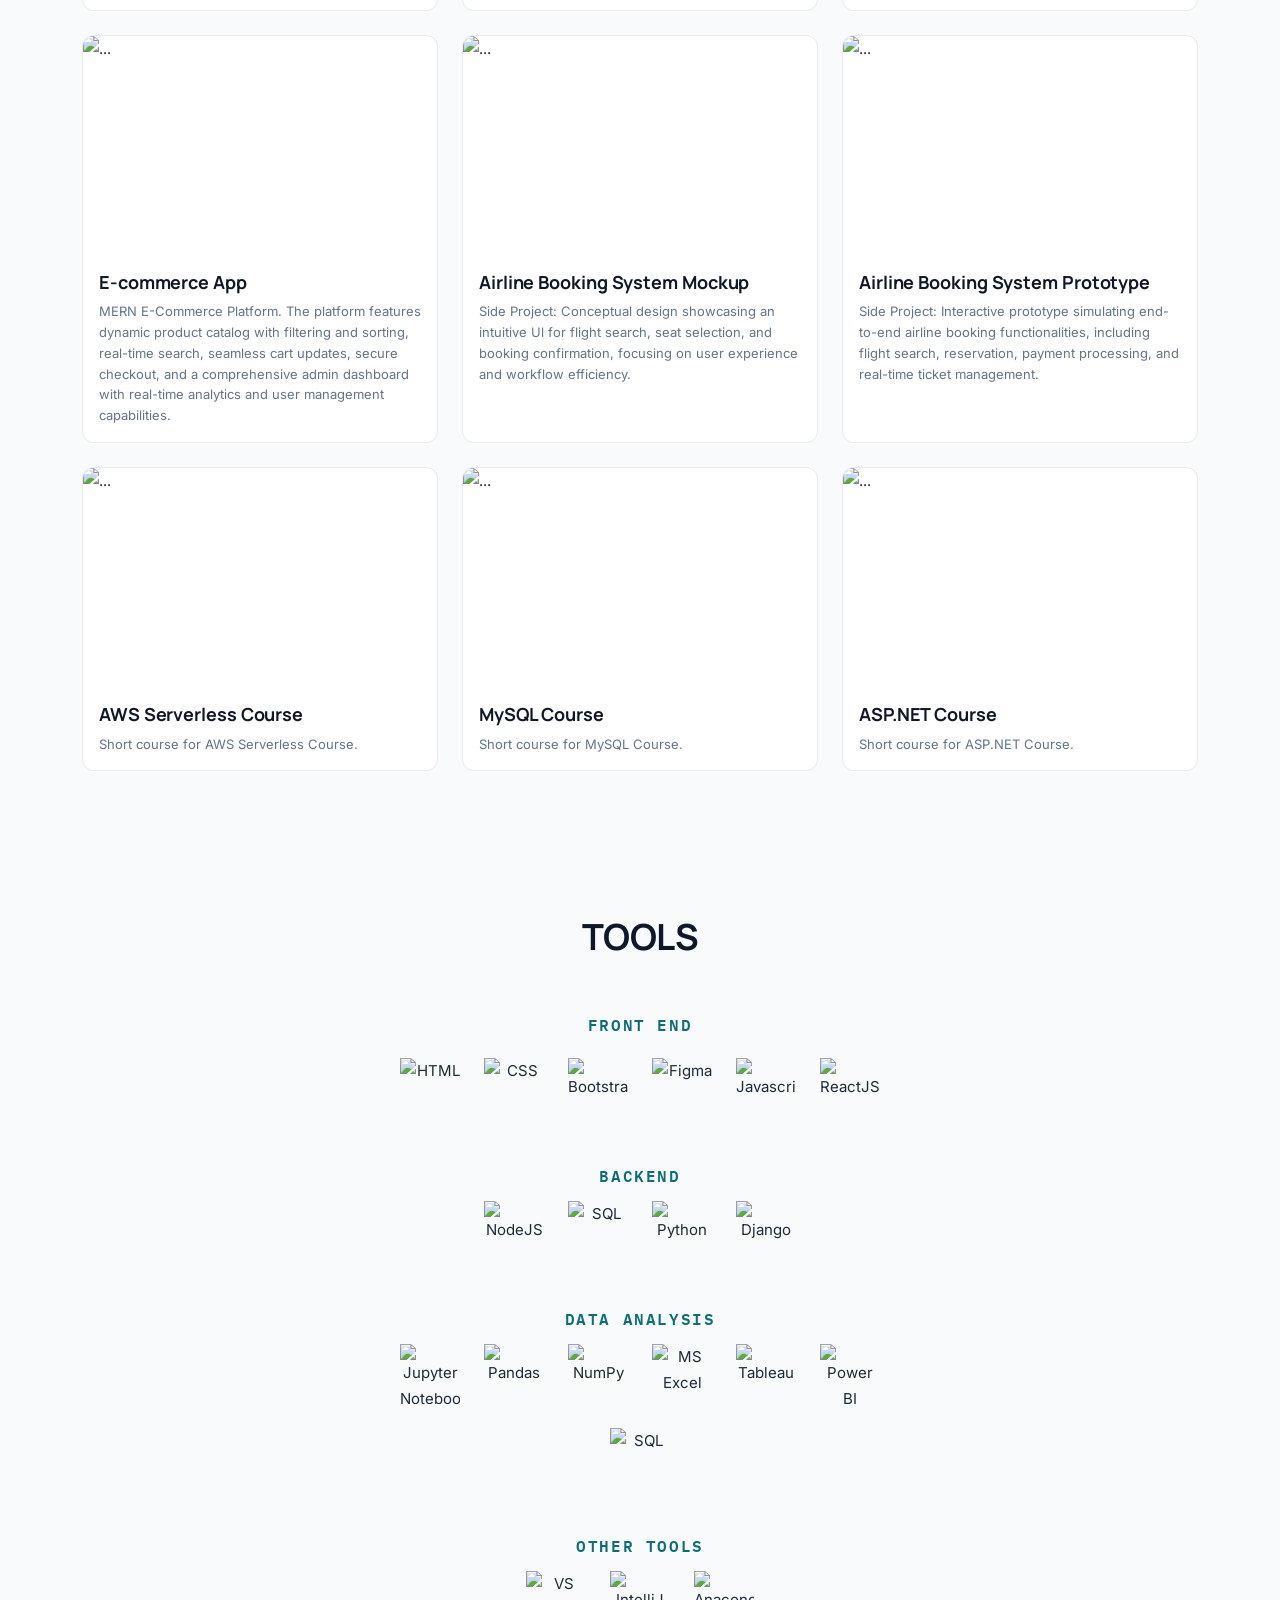
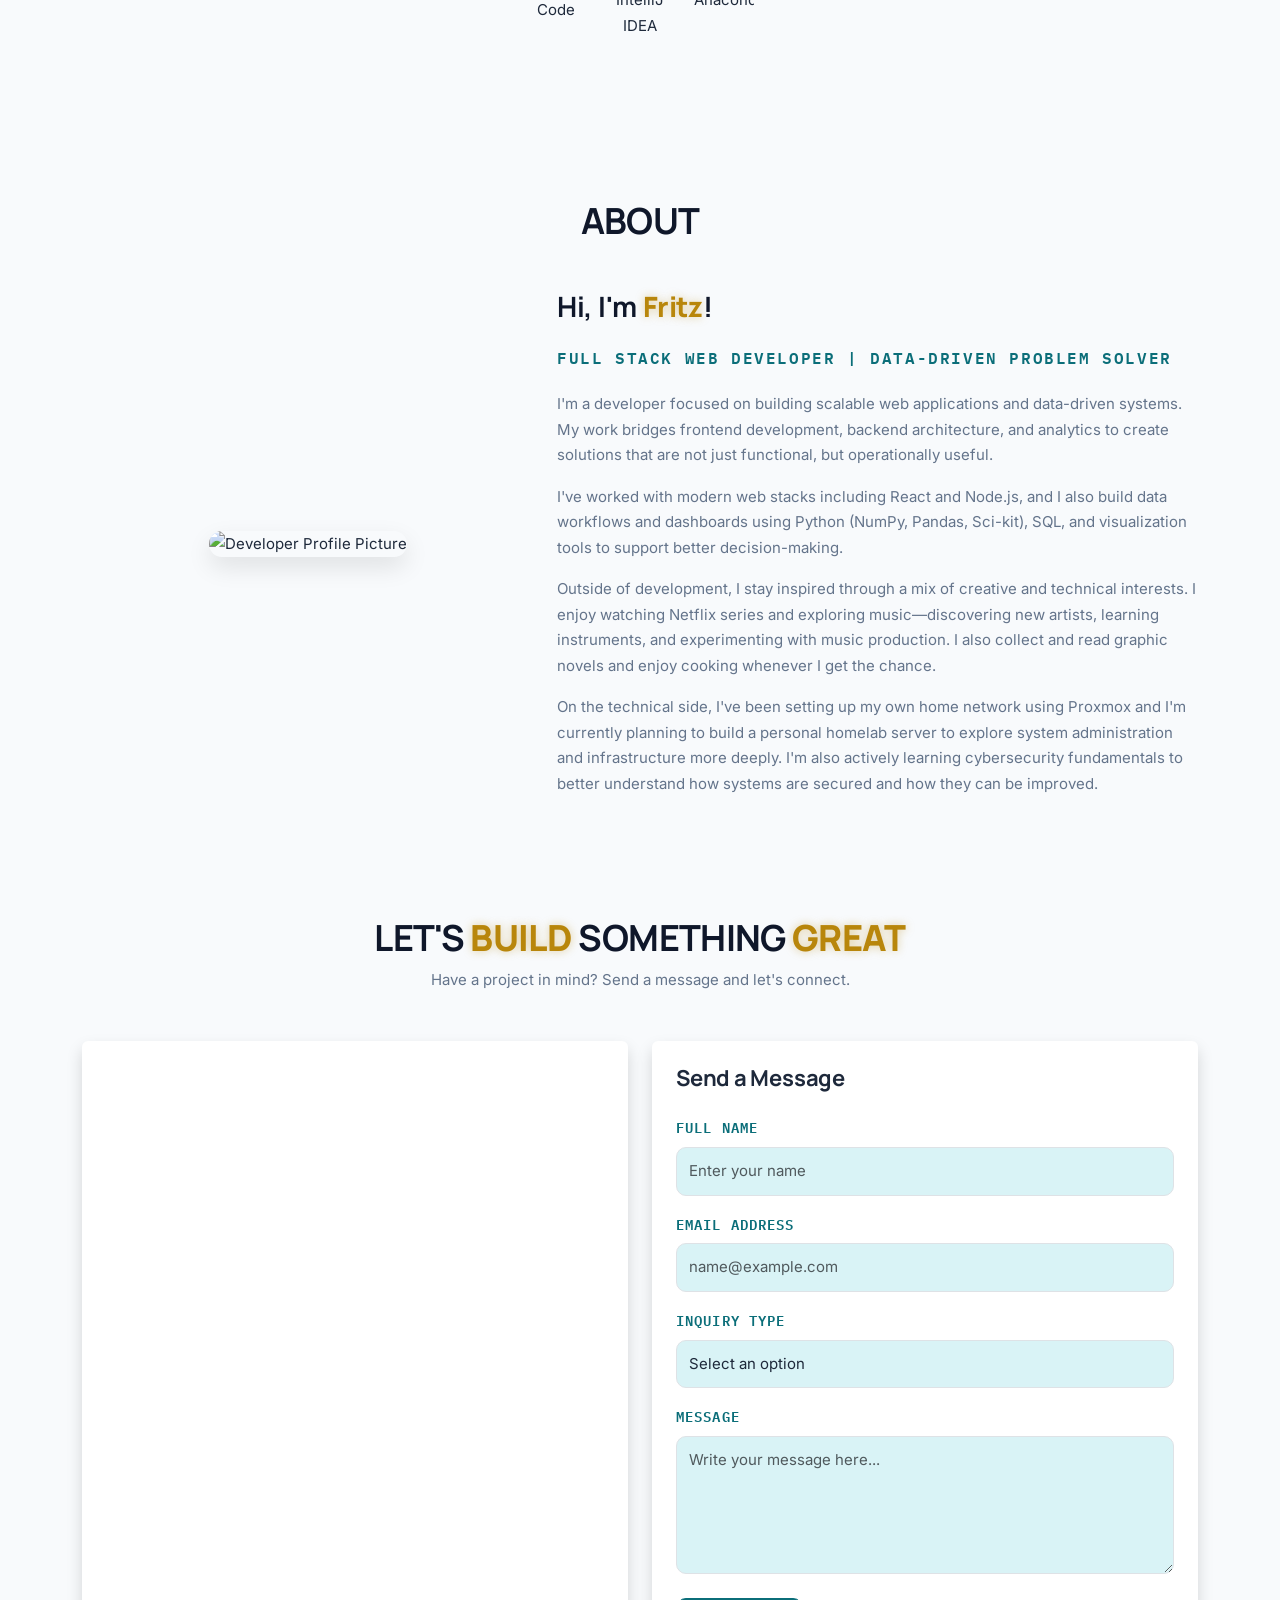
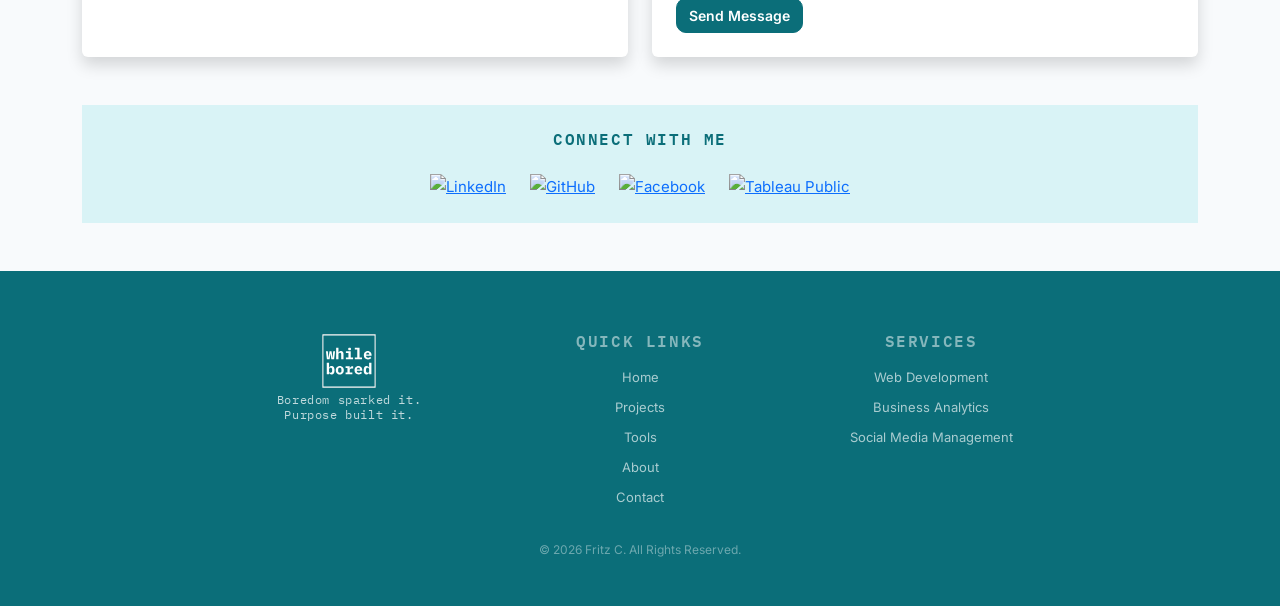
==== commit 13649ce1: "Added .navbar .brand-tagline" ====
--- a/index.html
+++ b/index.html
@@ -482,7 +482,7 @@
                         </a>
 
                         <a href="https://public.tableau.com/app/discover" target="_blank">
-                            <img src="https://encrypted-tbn0.gstatic.com/images?q=tbn:ANd9GcTIu7sb1F3f7aCt0WfRMyjmPEplhMm2aTdKag&s"
+                            <img src="https://assets.streamlinehq.com/image/private/w_300,h_300,ar_1/f_auto/v1/icons/4/tableau-icon-kvbk3ai0kvcv4a07kzukwn.png/tableau-icon-5i9fovyeput43a9lbxxx.png?_a=DATAiZAAZAA0"
                                 alt="Tableau Public"
                                 class="social-icon-img">
                         </a>
--- a/index.css
+++ b/index.css
@@ -154,6 +154,11 @@
     line-height: 1.2;
 }
 
+.navbar .brand-tagline {
+    font-size: 0.6rem;
+    line-height: 1.2;
+}
+
 
 /* ============================================================
    LANDING
@@ -586,7 +591,7 @@
 
 .social-icon-img:hover {
     transform: scale(1.2);
-    box-shadow: 0 1px 10px var(--color-highlight);
+    /* box-shadow: 0 1px 10px var(--color-highlight); */
 }
 
 
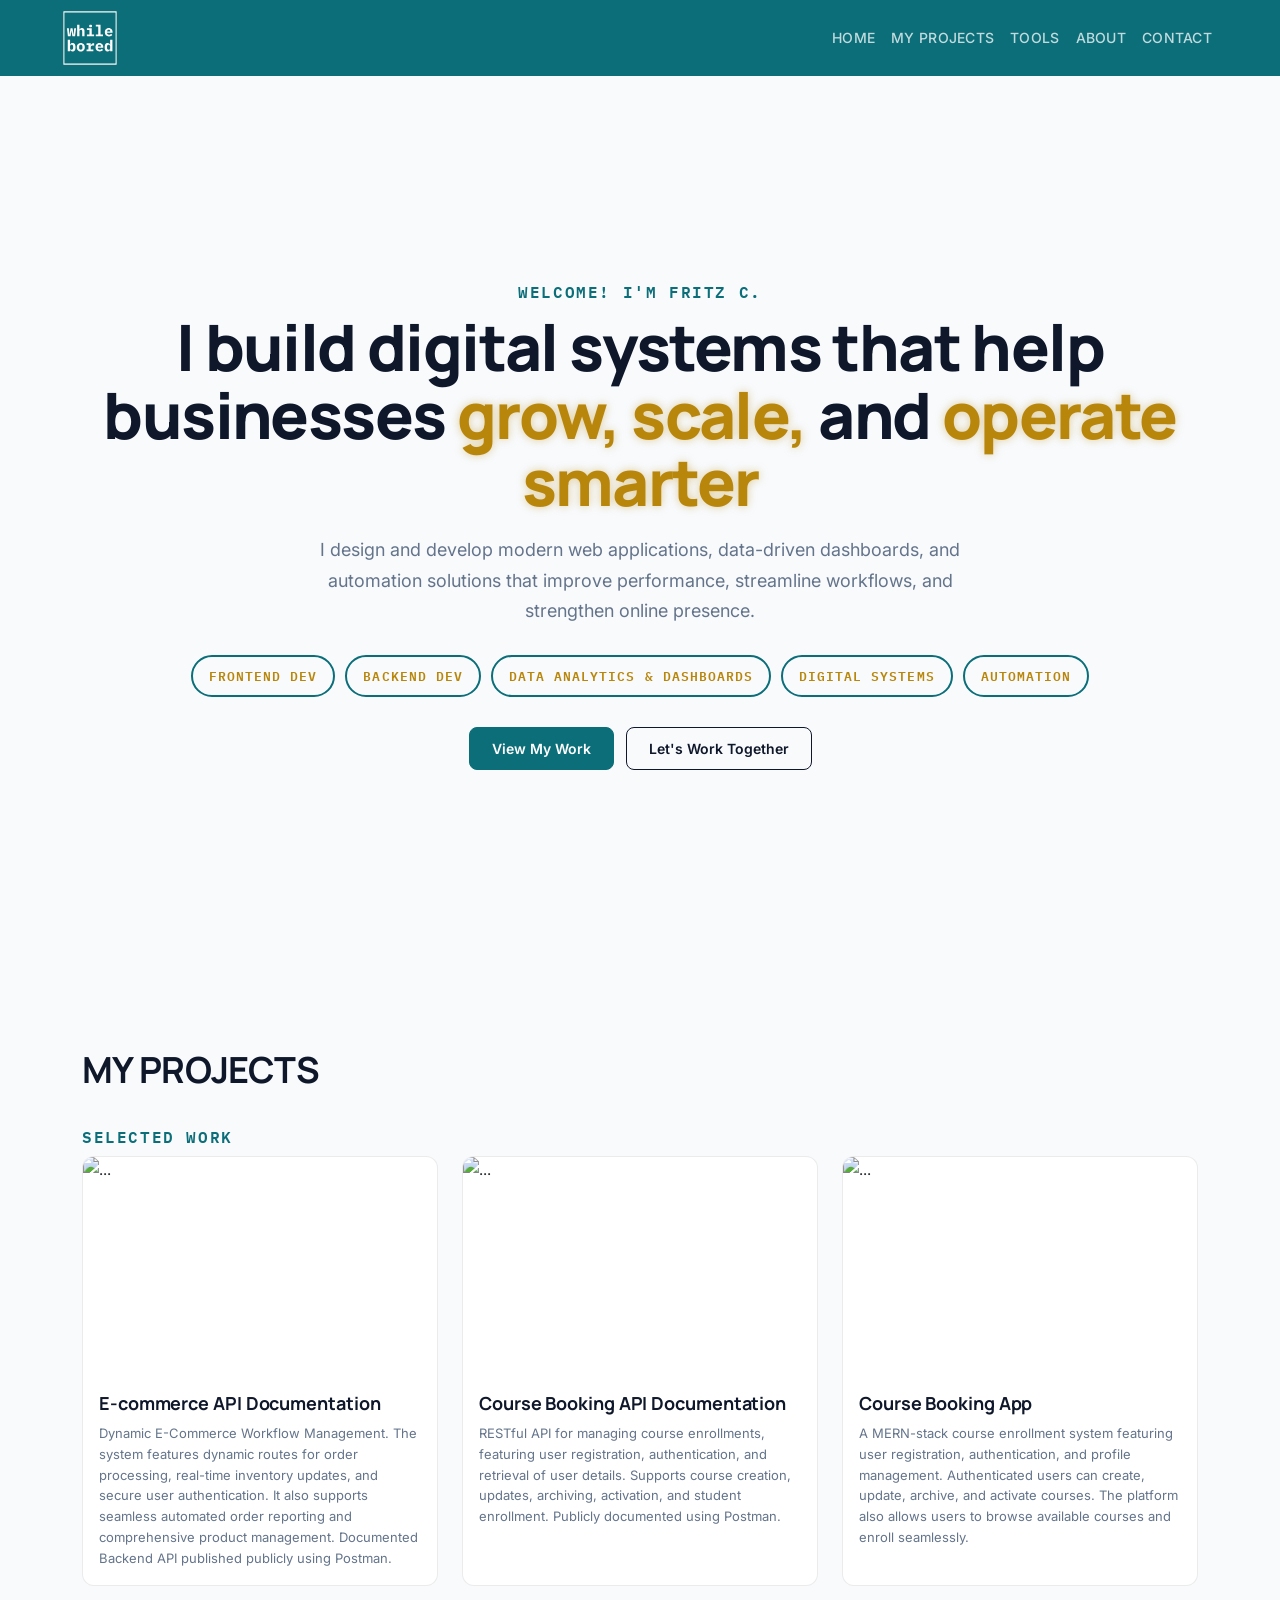
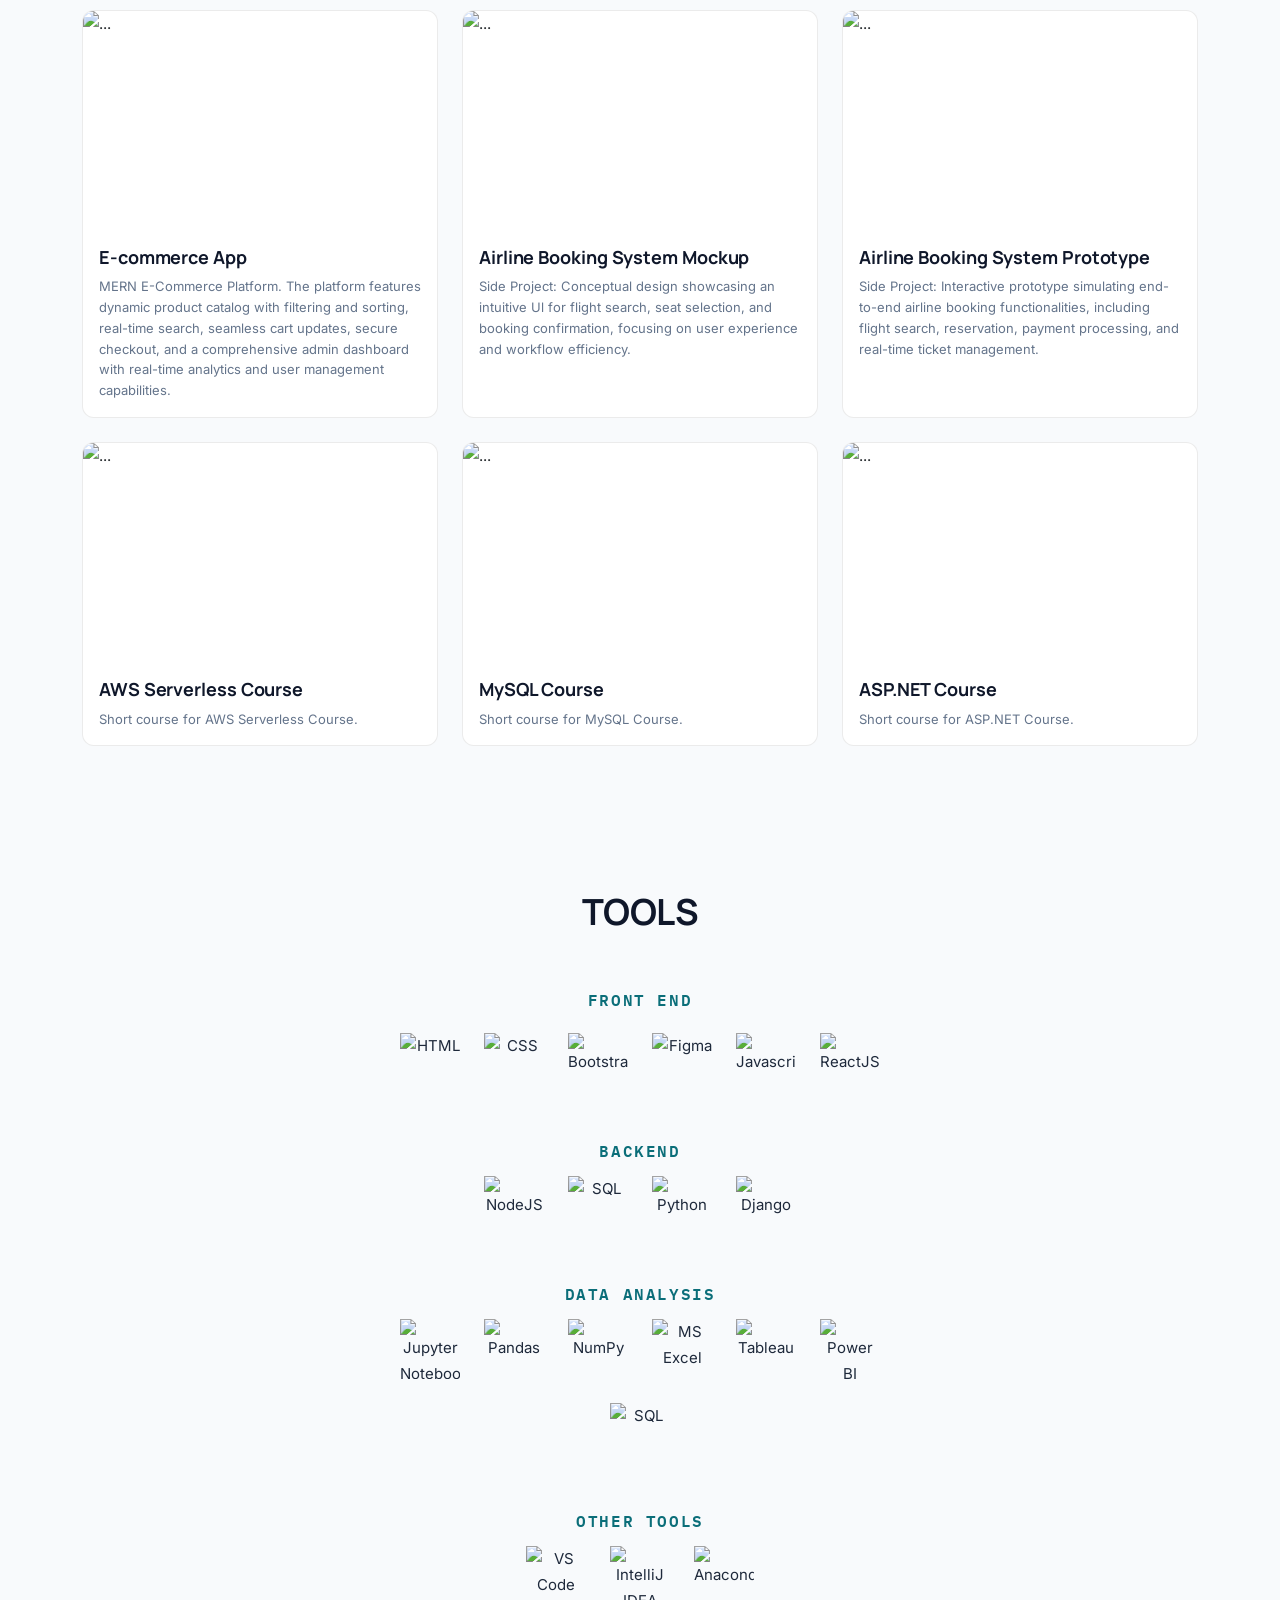
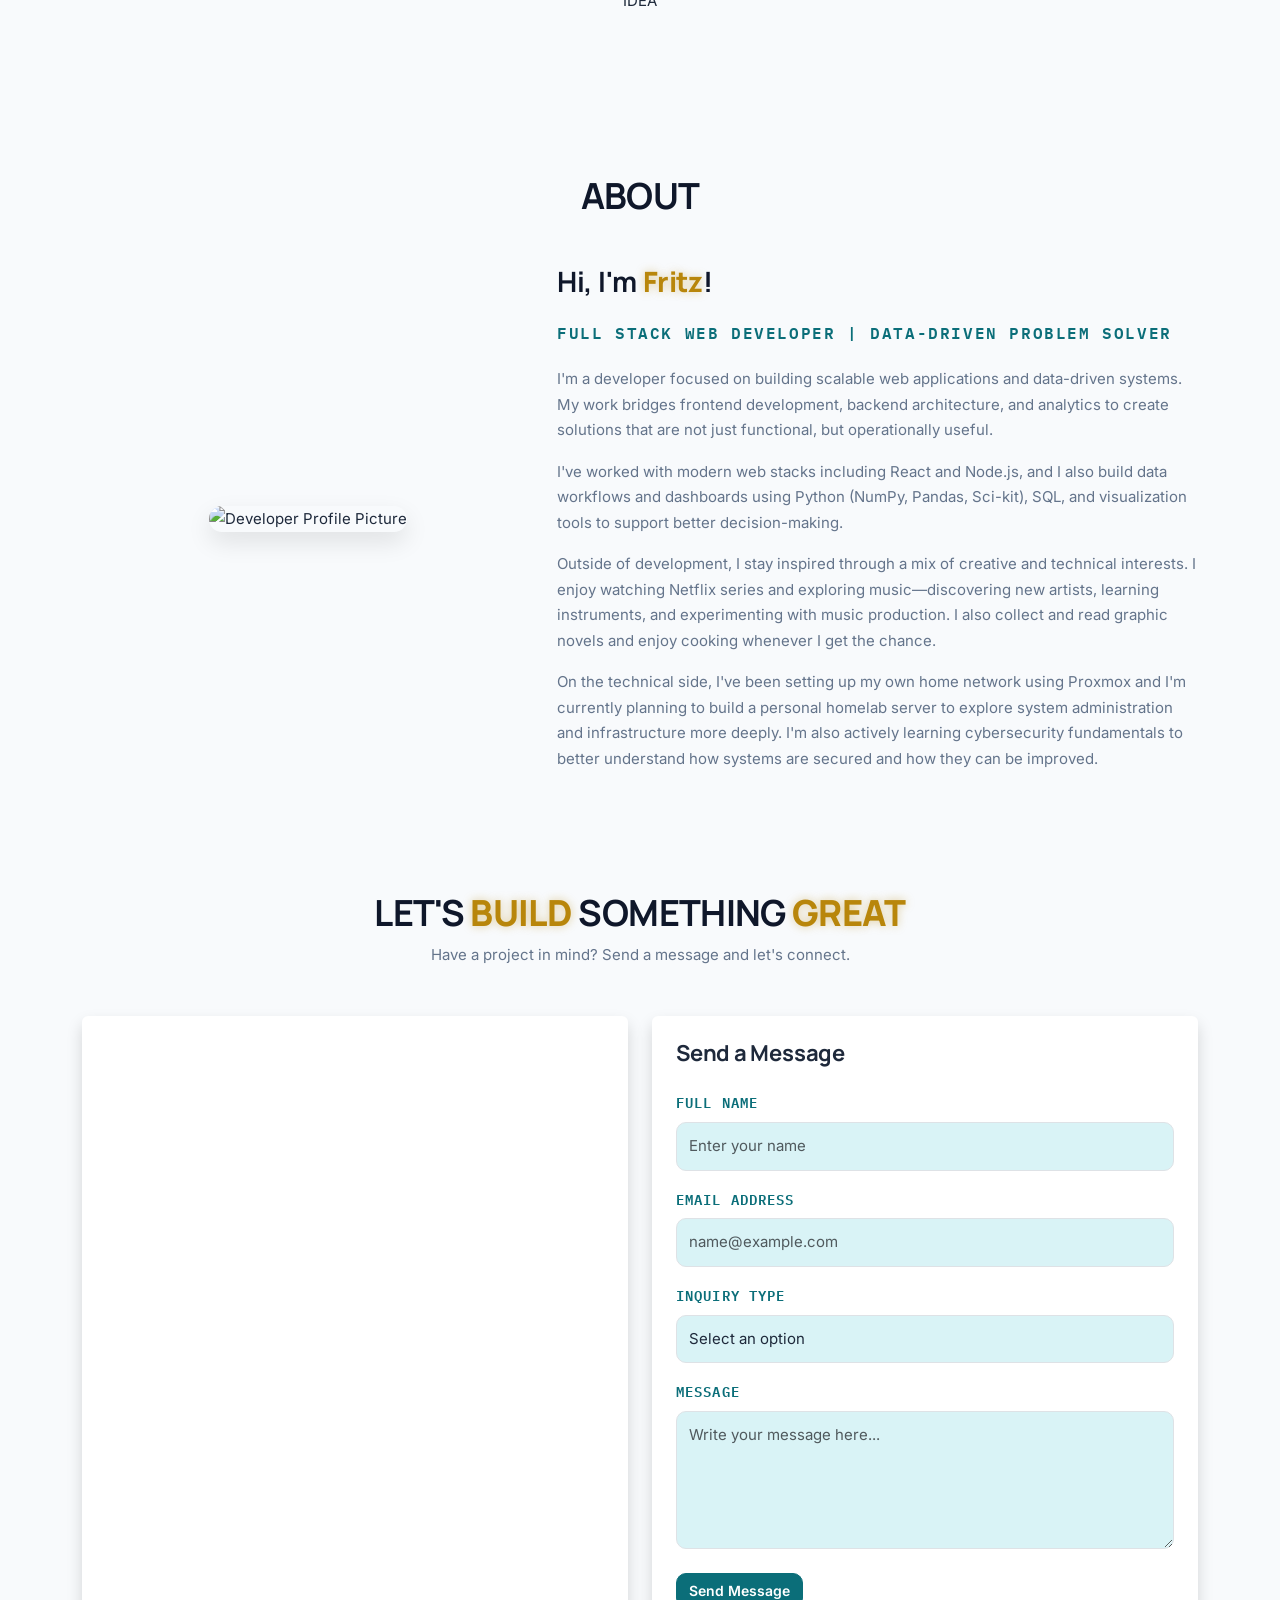
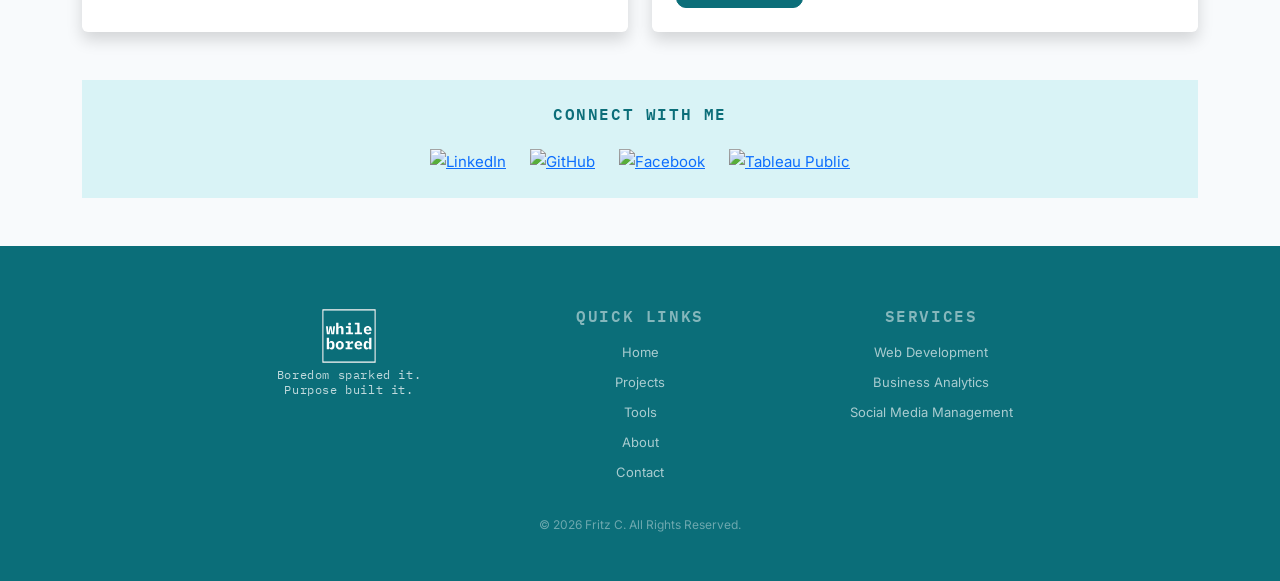
==== commit c20a69f3: "Removed brand tagline at navbar" ====
--- a/index.html
+++ b/index.html
@@ -25,10 +25,6 @@
 
             <div class="brand-wrapper ms-3 ms-lg-5">
                 <img id="logo" src="./images/while bored logo/4.svg" alt="While Bored Logo">
-                <div class="brand-tagline">
-                    <span>Boredom sparked it.</span>
-                    <span>Purpose built it.</span>
-                </div>
             </div>
 
             <button class="navbar-toggler" type="button" data-bs-toggle="collapse" data-bs-target="#navbarNav" aria-controls="navbarNav" aria-expanded="false" aria-label="Toggle navigation">
--- a/index.css
+++ b/index.css
@@ -154,11 +154,6 @@
     line-height: 1.2;
 }
 
-.navbar .brand-tagline {
-    font-size: 0.6rem;
-    line-height: 1.2;
-}
-
 
 /* ============================================================
    LANDING
